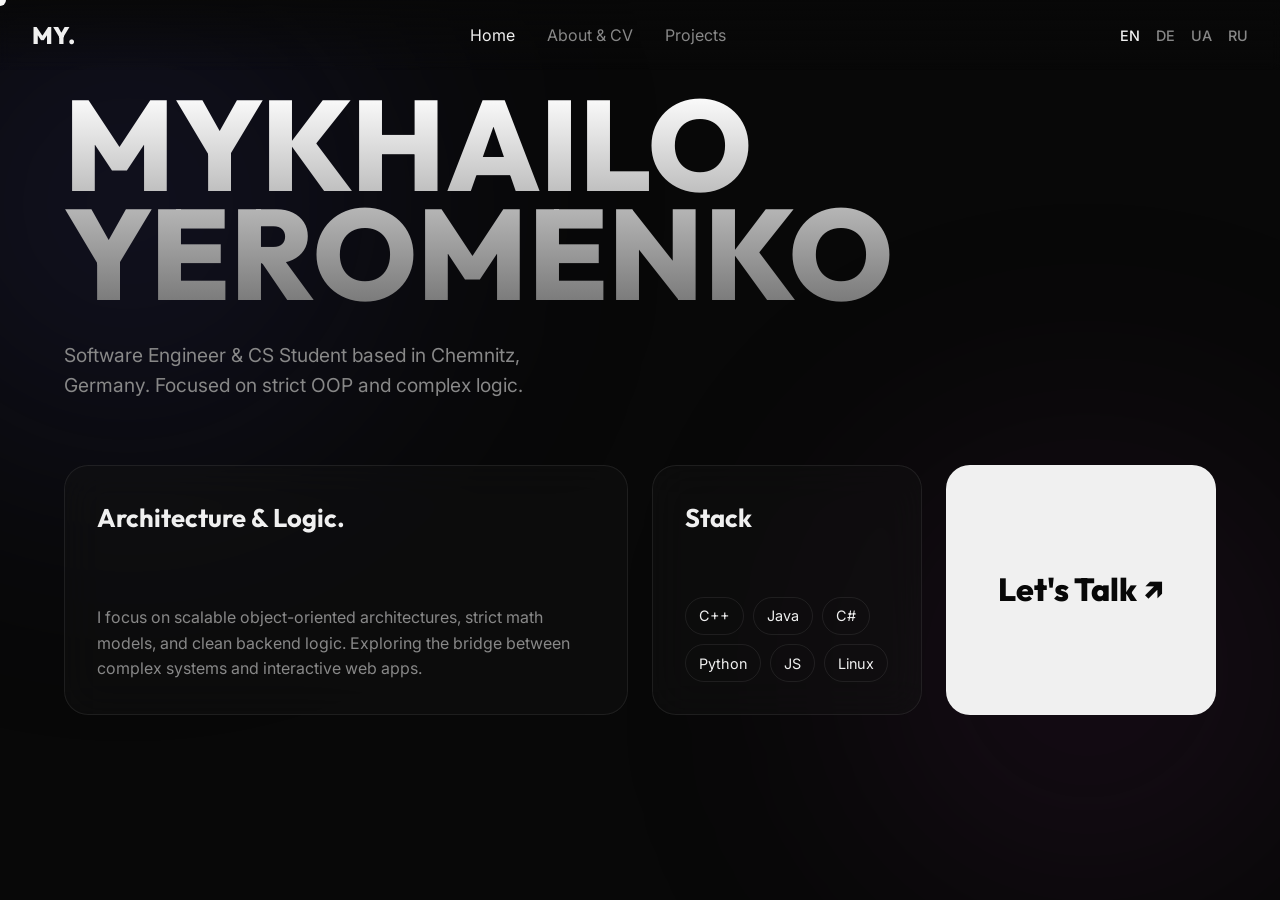
==== index.html @ 440ae3af "1" ====
<!DOCTYPE html>
<html lang="en">
<head>
    <meta charset="UTF-8">
    <meta name="viewport" content="width=device-width, initial-scale=1.0">
    <title>Portfolio</title>
    <link href="https://fonts.googleapis.com/css2?family=Outfit:wght@300;500;800&family=Inter:wght@400;500&family=JetBrains+Mono&display=swap" rel="stylesheet">
    <link rel="stylesheet" href="style.css">
    <link rel="icon" href="favicon-round.png" type="image/x-icon">
</head>
<body>
    <div class="cursor"></div>
    <div class="ambient-glow glow-1"></div>
    <div class="ambient-glow glow-2"></div>

    <!-- Шапка и Навигация -->
    <header class="top-nav">
        <div class="logo">MY.</div>
        <div class="burger-menu" id="burger-menu" role="button" aria-label="Open navigation menu" tabindex="0">
            <span></span><span></span><span></span>
        </div>
        <nav class="main-nav" id="main-nav">
            <button class="nav-btn active hover-target" data-target="page-home">Home</button>
            <button class="nav-btn hover-target" data-target="page-about">About & CV</button>
            <button class="nav-btn hover-target" data-target="page-projects">Projects</button>
        </nav>
        <div class="lang-switch">
            <a href="index.html" class="active hover-target">EN</a>
            <a href="index_de.html" class="hover-target">DE</a>
            <a href="index_ua.html" class="hover-target">UA</a>
            <a href="index_ru.html" class="hover-target">RU</a>
        </div>
    </header>

    <main class="container">
        
        <!-- ================= СТРАНИЦА: ГЛАВНАЯ (Bento Grid) ================= -->
        <section id="page-home" class="page-section active">
            <div class="hero">
                <h1 class="huge-text">MYKHAILO<br>YEROMENKO</h1>
                <div class="hero-bottom">
                    <p>Software Engineer & CS Student based in Chemnitz, Germany. Focused on strict OOP and complex logic.</p>
                </div>
            </div>

            <div class="bento-grid">
                <!-- Кратко о себе -->
                <div class="bento-card span-2 reveal">
                    <h3>Architecture & Logic.</h3>
                    <p>I focus on scalable object-oriented architectures, strict math models, and clean backend logic. Exploring the bridge between complex systems and interactive web apps.</p>
                </div>
                <!-- Стек -->
                <div class="bento-card reveal tech-card">
                    <h3>Stack</h3>
                    <div class="tags">
                        <span>C++</span><span>Java</span><span>C#</span><span>Python</span><span>JS</span><span>Linux</span>
                    </div>
                </div>
                <div class="bento-card reveal contact-card">
                    <a target="_blank" href="https://t.me/Petryshka229" class="hover-target">Let's Talk ↗</a>
                </div>
            </div>
        </section>


        <!-- ================= СТРАНИЦА: ОБО МНЕ & CV ================= -->
        <section id="page-about" class="page-section">
            <div class="about-grid">
                <!-- Мотивационное письмо -->
                <article class="motivation-section reveal">
                    <h2>About Me</h2>
                    <p>I approach software development as a structural discipline. My primary focus lies in creating scalable object-oriented architectures and complex backend logic.</p>
                    <p>Beyond academic requirements, I actively develop interactive applications and simulations. Whether it's architecting a mathematical core or designing web-based tools for tabletop games like Dungeons & Dragons, I prioritize code maintainability and strict logic patterns.</p>
                    <p>Currently seeking opportunities to apply my knowledge in a professional R&D or backend development environment.</p>
                </article>

                <!-- Резюме (CV) -->
                <article class="cv-section reveal">
                    <h2>Curriculum Vitae</h2>
                    <div class="cv-item">
                        <span class="cv-date">Oct 2026 — Present</span>
                        <h3>Technische Universität Chemnitz</h3>
                        <p>B.Sc. Informatik (Winter Semester 2026/2027)</p>
                    </div>
                    <div class="cv-item">
                        <span class="cv-date">2022 — 2024</span>
                        <h3>V. N. Karazin Kharkiv National University</h3>
                        <p>Computer Science (4 semesters completed)</p>
                    </div>
                    <div class="cv-item">
                        <span class="cv-date">Languages</span>
                        <p>Ukrainian (Native), Russian (Native), German (B2), English.</p>
                    </div>
                </article>
            </div>
        </section>


        <!-- ================= СТРАНИЦА: ПРОЕКТЫ ================= -->
        <section id="page-projects" class="page-section">
            <div class="projects-header reveal">
                <h2>Selected Works</h2>
                <div class="project-filters">
                    <button class="filter-btn active hover-target" data-filter="all">All</button>
                    <button class="filter-btn hover-target" data-filter="university">University</button>
                    <button class="filter-btn hover-target" data-filter="courses">Courses</button>
                    <button class="filter-btn hover-target" data-filter="hobby">Hobby</button>
                    <button class="filter-btn hover-target" data-filter="work">Work</button>
                    <button class="filter-btn hover-target" data-filter="games">Games</button>
                </div>
            </div>

            <div class="projects-gallery">
                <article class="advanced-project-card reveal" data-category="university">
                <div class="project-preview">
                    <img src="lab001.jpg" alt="Lab 001 Preview" class="preview-img">
                    <div class="project-links">
                    <a href="https://misha1290.github.io/lab001/" class="btn-primary hover-target" target="_blank" rel="noopener noreferrer">Live Demo</a>
                    <a href="https://github.com/misha1290/lab001" class="btn-secondary hover-target" target="_blank" rel="noopener noreferrer">GitHub</a>
                    </div>
                </div>
                <div class="project-details">
                    <span class="category">University Project</span>
                    <h3>HTML5 Web Architecture</h3>
                    <p class="tech-stack">HTML5 • Semantic Markup</p>
                    <p class="description">
                    An academic project focused on the foundational principles of building web pages using modern HTML5 standards and client-server architecture concepts.
                    </p>

                    <div class="features-block">
                    <h4>Key Features & Highlights:</h4>
                    <ul>
                        <li><strong>Semantic Outlining:</strong> Employs standard structural tags like <code>&lt;header&gt;</code>, <code>&lt;section&gt;</code>, <code>&lt;article&gt;</code>, and <code>&lt;footer&gt;</code> for accessible document flow.</li>
                        <li><strong>Native Multimedia Integration:</strong> Embeds local video and audio files directly using HTML5 <code>&lt;video&gt;</code> and <code>&lt;audio&gt;</code> tags with built-in playback controls.</li>
                        <li><strong>Code Documentation:</strong> Uses <code>&lt;pre&gt;</code> and <code>&lt;code&gt;</code> blocks to display raw HTML examples within the page itself.</li>
                    </ul>
                    </div>

                    <div class="code-viewer">
                    <div class="code-header">
                        <div class="mac-btns">
                        <span class="dot red"></span>
                        <span class="dot yellow"></span>
                        <span class="dot green"></span>
                        </div>
                        <span class="filename">index.html</span>
                    </div>
                    <pre><code>&lt;!-- Native video embedding with fallback --&gt;
    &lt;section&gt;
        &lt;p&gt;Вивід відео за допомогою тегу &amp;lt;video&amp;gt;&lt;/p&gt;
        &lt;video width="600" height="400" controls&gt;
            &lt;source src="videolabs.mp4" type="video/mp4"&gt;
            Ваш браузер не підтримує відтворення відео.
        &lt;/video&gt;
    &lt;/section&gt;</code></pre>
                    </div>
                </div>
                </article>
        <!-- BEAUTY-LAB -->
                <article class="advanced-project-card reveal" data-category="work">
                    <div class="project-preview">
                        <img src="BeautyLab.jpg" alt="Beauty Lab Chemnitz" class="preview-img">
                        <div class="project-links">
                        <a href="https://misha1290.github.io/-BEAUTY-LAB/" class="btn-primary hover-target" target="_blank" rel="noopener noreferrer">Live Demo</a>
                        <a href="https://github.com/misha1290/-BEAUTY-LAB" class="btn-secondary hover-target" target="_blank" rel="noopener noreferrer">GitHub</a>
                        </div>
                    </div>

                    <div class="project-details">
                        <span class="category">Commercial / Landing Page</span>
                        <h3>Beauty Lab</h3>
                        <p class="tech-stack">Vanilla JS • Tailwind CSS • Fetch API</p>
                        <p class="description">
                        A premium, bilingual (RU/DE) landing page developed for an esthetic center in Germany. The project features dynamic DOM rendering, scroll-triggered animations, and a serverless lead-capture system integrated with Telegram.
                        </p>

                        <div class="features-block">
                        <h4>Key Features & Highlights:</h4>
                        <ul>
                            <li><strong>Serverless Form Submission:</strong> Routing booking requests to a Telegram bot via Google Apps Script, explicitly bypassing CORS preflight restrictions.</li>
                            <li><strong>State Persistence (UX):</strong> Utilizing <code>localStorage</code> to temporarily save user inputs across sessions, preventing data loss on accidental page reloads.</li>
                            <li><strong>Bilingual Architecture:</strong> Dynamic language switching (Russian/German) implemented via a custom JS dictionary and DOM traversing, without page reloads.</li>
                            <li><strong>Performance:</strong> Styled strictly with Tailwind CSS and animated using the native <code>IntersectionObserver</code> API for optimal rendering speed.</li>
                        </ul>
                        </div>

                        <div class="code-viewer">
                        <div class="code-header">
                            <div class="mac-btns">
                            <span class="dot red"></span>
                            <span class="dot yellow"></span>
                            <span class="dot green"></span>
                            </div>
                            <span class="filename">telegram-api.js</span>
                        </div>
                        <pre><code>// Asynchronous lead capture & CORS handling
        const GOOGLE_APP_URL = 'https://script.google.com/macros/s/.../exec'; 

        async function sendToTelegram(message, inputIdsToClear) {
            try {
                const response = await fetch(GOOGLE_APP_URL, {
                    method: 'POST',
                    // Using text/plain to avoid CORS preflight issues in Google Script
                    headers: { 'Content-Type': 'text/plain;charset=utf-8' },
                    body: JSON.stringify({ message: message })
                });
                
                const result = await response.json();
                
                if (result.status === 'success') {
                    showSuccessModal();
                    clearFormStorage(inputIdsToClear); // Clears localStorage upon success
                } else {
                    console.error('Server Error:', result.message);
                }
            } catch (error) {
                console.error('Network Error:', error);
            }
        }</code></pre>
                        </div>
                    </div>
                </article>
                <!-- Time Sync Manager -->
                <article class="advanced-project-card reveal" data-category="hobby">
                    <div class="project-preview">
                        <img src="Cat.jpg" alt="Time Sync Manager Preview" class="preview-img">
                        <div class="project-links">
                        <a href="https://misha1290.github.io/cat/" class="btn-primary hover-target" target="_blank" rel="noopener noreferrer">Live Demo</a>
                        <a href="https://github.com/misha1290/cat" class="btn-secondary hover-target" target="_blank" rel="noopener noreferrer">GitHub</a>
                        </div>
                    </div>

                    <div class="project-details">
                        <span class="category">Hobby / Utility App</span>
                        <h3>Time Sync Manager & Shop</h3>
                        <p class="tech-stack">JavaScript (ES6+) • Fetch API • LocalStorage</p>
                        <p class="description">
                        A web application featuring a countdown timer synchronized with a global time API. It includes a virtual storefront where users can purchase or use time-altering power-ups.
                        </p>

                        <div class="features-block">
                        <h4>Key Features & Highlights:</h4>
                        <ul>
                            <li><strong>Server Time Synchronization:</strong> Fetches real-time UTC data from <code>worldtimeapi.org</code> to adjust for client-side clock drift and prevent manipulation.</li>
                            <li><strong>Persistent State Management:</strong> Utilizes <code>localStorage</code> to save the timer's end time, pause moments, and shop inventory (items like time freezes) across browser reloads.</li>
                            <li><strong>Dynamic UI Updates:</strong> Calculates hours, minutes, and seconds dynamically and handles interval clearing when the timer reaches zero.</li>
                        </ul>
                        </div>

                        <div class="code-viewer">
                        <div class="code-header">
                            <div class="mac-btns">
                            <span class="dot red"></span>
                            <span class="dot yellow"></span>
                            <span class="dot green"></span>
                            </div>
                            <span class="filename">timer-sync.js</span>
                        </div>
                        <pre><code>// Fetching real UTC time to prevent client-side cheating
        async function getServerTime() {
        try {
            const response = await fetch("https://worldtimeapi.org/api/ip");
            const data = await response.json();
            return new Date(data.utc_datetime);
        } catch (error) {
            console.error("API Error:", error);
            return new Date(); // fallback: local time
        }
        }</code></pre>
                        </div>
                    </div>
                </article>
        <!-- 1. SeptaBank -->
                <article class="advanced-project-card reveal" data-category="courses">
                    <div class="project-preview">
                        <img src="Bank.jpg" alt="SeptaBank UI Preview" class="preview-img">
                        <div class="project-links">
                        <a href="https://misha1290.github.io/SeptaBank/" class="btn-primary hover-target" target="_blank" rel="noopener noreferrer">Live Demo</a>
                        <a href="https://github.com/misha1290/SeptaBank" class="btn-secondary hover-target" target="_blank" rel="noopener noreferrer">GitHub</a>
                        </div>
                    </div>

                    <div class="project-details">
                        <span class="category">Course Project / Frontend UI</span>
                        <h3>SeptaBank Landing</h3>
                        <p class="tech-stack">Vanilla JS • CSS 3D Transforms • AOS</p>
                        <p class="description">
                        A visually rich landing page designed for a mock financial institution. The core focus is on smooth user experience, featuring controlled preloader sequencing, scroll-driven reveals, and complex CSS architectures for 3D elements.
                        </p>

                        <div class="features-block">
                        <h4>Key Technical Highlights:</h4>
                        <ul>
                            <li><strong>Timeout Preloader:</strong> A custom JS-driven loading screen that blocks the overflow until the DOM is fully ready, fading out smoothly via CSS classes.</li>
                            <li><strong>3D Card Interactions:</strong> Implementation of realistic credit card components using advanced CSS properties like <code>transform-style: preserve-3d</code> and <code>rotateY</code>.</li>
                            <li><strong>Scroll Animations:</strong> Integration of the AOS library for performant, intersection-based fade and zoom effects on content blocks.</li>
                        </ul>
                        </div>

                        <div class="code-viewer">
                        <div class="code-header">
                            <div class="mac-btns">
                            <span class="dot red"></span>
                            <span class="dot yellow"></span>
                            <span class="dot green"></span>
                            </div>
                            <span class="filename">loader.js</span>
                        </div>
                        <pre><code>// Preloader & overflow control sequence
        let loader = document.querySelector('.loading');
        let body = document.querySelector('body');

        window.addEventListener('load', function() {
            loader.classList.add('tuck');
            body.classList.add('tuck'); // Enables scrolling
            
            setTimeout(function() {
                loader.classList.remove('tuck');
                body.classList.remove('tuck');
            }, 1000);
        });</code></pre>
                        </div>
                    </div>
                </article>
                <!-- 2. Gildia -->
                <article class="advanced-project-card reveal" data-category="hobby">
                    <div class="project-preview">
                        <img src="Gildia.jpg" alt="Adventurers Guild Preview" class="preview-img">
                        <div class="project-links">
                        <a href="https://misha1290.github.io/Gildia/" class="btn-primary hover-target" target="_blank" rel="noopener noreferrer">Live Demo</a>
                        <a href="https://github.com/misha1290/Gildia" class="btn-secondary hover-target" target="_blank" rel="noopener noreferrer">GitHub</a>
                        </div>
                    </div>

                    <div class="project-details">
                        <span class="category">Hobby / Tabletop Tool</span>
                        <h3>Adventurers Guild Board</h3>
                        <p class="tech-stack">JavaScript (ES6) • DOM Manipulation • CSS</p>
                        <p class="description">
                        An immersive, interactive quest board built to track homebrew D&D campaigns. It parses arrays of quest and character data to dynamically generate a randomized, organic-looking notice board and rank roster.
                        </p>

                        <div class="features-block">
                        <h4>Key Technical Highlights:</h4>
                        <ul>
                            <li><strong>Dynamic HTML Injection:</strong> Iterating through data arrays to construct and append complex DOM elements on the fly using template literals.</li>
                            <li><strong>Organic Algorithmic UI:</strong> Simulating a physical notice board by applying a random CSS rotation (between -4 and 4 degrees) to each rendered quest card.</li>
                            <li><strong>Complex Styling:</strong> Crafting a fantasy aesthetic using stacked linear and radial gradients, custom web fonts, and multi-layered box shadows.</li>
                        </ul>
                        </div>

                        <div class="code-viewer">
                        <div class="code-header">
                            <div class="mac-btns">
                            <span class="dot red"></span>
                            <span class="dot yellow"></span>
                            <span class="dot green"></span>
                            </div>
                            <span class="filename">render-quests.js</span>
                        </div>
                        <pre><code>// Dynamic rendering with randomized rotation
        quests.forEach(quest =&gt; {
            const notice = document.createElement('div');
            notice.classList.add('notice');
            
            // Applying random tilt (-4 to 4 degrees)
            const rotation = (Math.random() * 8) - 4;
            notice.style.transform = `rotate(${rotation}deg)`;

            let marksHtml = quest.marks &gt; 0 
                ? `&lt;div class="marks"&gt;${'🔴'.repeat(quest.marks)}&lt;/div&gt;` 
                : '';

            notice.innerHTML = `
                &lt;h2&gt;${quest.title}&lt;/h2&gt;
                &lt;span class="highlight"&gt;XP: ${quest.xp}&lt;/span&gt;
                &lt;p&gt;${quest.desc}&lt;/p&gt;
                &lt;span class="highlight"&gt;Reward: ${quest.reward}&lt;/span&gt;
                ${marksHtml}
            `;
            
            board.appendChild(notice);
        });</code></pre>
                        </div>
                    </div>
                </article>
                <!-- Kingdom Game -->
                <article class="advanced-project-card reveal" data-category="hobby games">
                    <div class="project-preview">
                        <img src="kingdom.png" alt="Kingdom Game Preview" class="preview-img">
                        <div class="project-links">
                        <a href="https://misha1290.github.io/kingdom/" class="btn-primary hover-target" target="_blank" rel="noopener noreferrer">Live Demo</a>
                        <a href="https://github.com/misha1290/kingdom" class="btn-secondary hover-target" target="_blank" rel="noopener noreferrer">GitHub</a>
                        </div>
                    </div>

                    <div class="project-details">
                        <span class="category">Hobby / Web Game</span>
                        <h3>Kingdom: Royal Defense</h3>
                        <p class="tech-stack">Vanilla JS • HTML5 Audio • DOM</p>
                        <p class="description">
                        A browser-based interactive story and strategy game. Players manage troop numbers and tactics to quell an uprising, featuring branching outcomes, hidden lore modals, and a custom draggable radio interface for background music.
                        </p>

                        <div class="features-block">
                        <h4>Key Technical Highlights:</h4>
                        <ul>
                            <li><strong>Custom Media Player:</strong> Implemented a draggable radio UI where the position of the slider dynamically calculates and changes the currently playing audio track.</li>
                            <li><strong>Game Logic & Outcomes:</strong> Developed a combat calculation system comparing user choices and randomized enemy strength to determine victory or defeat.</li>
                            <li><strong>CSS State Management:</strong> Utilized the native checkbox hack (pseudoclasses) to toggle complex hidden UI elements and lore modals without relying entirely on JavaScript.</li>
                        </ul>
                        </div>

                        <div class="code-viewer">
                        <div class="code-header">
                            <div class="mac-btns">
                            <span class="dot red"></span>
                            <span class="dot yellow"></span>
                            <span class="dot green"></span>
                            </div>
                            <span class="filename">radio-drag.js</span>
                        </div>
                        <pre><code>// Handling draggable radio slider and track switching
        draggable.onmousedown = function(event) {
            isDragging = true;
            document.onmousemove = function(event) {
                if (isDragging) {
                    const containerRect = container.getBoundingClientRect();
                    let newLeft = event.clientX - containerRect.left - draggable.offsetWidth / 2;

                    let closestPosition = positions[0];
                    let closestDistance = Math.abs(newLeft - positions[0]);
                    for (let pos of positions) {
                        let distance = Math.abs(newLeft - pos);
                        if (distance &lt; closestDistance) {
                            closestPosition = pos;
                            closestDistance = distance;
                        }
                    }
                    draggable.style.left = closestPosition + 'px';
                }
            };
        };</code></pre>
                        </div>
                    </div>
                </article>

                <!-- Chess Players -->
                <article class="advanced-project-card reveal" data-category="courses">
                    <div class="project-preview">
                        <img src="Chess.jpeg" alt="Chess Players Preview" class="preview-img">
                        <div class="project-links">
                        <a href="https://misha1290.github.io/Practical_robot_No.7/" class="btn-primary hover-target" target="_blank" rel="noopener noreferrer">Live Demo</a>
                        <a href="https://github.com/misha1290/Practical_robot_No.7" class="btn-secondary hover-target" target="_blank" rel="noopener noreferrer">GitHub</a>
                        </div>
                    </div>

                    <div class="project-details">
                        <span class="category">Course Project / Informational</span>
                        <h3>Greatest Chess Players</h3>
                        <p class="tech-stack">HTML5 • CSS Layouts • Anchor Navigation</p>
                        <p class="description">
                        A structured informational webpage detailing the biographies of the greatest chess players in history. The project emphasizes clean typography, semantic structuring, and effective in-page navigation using anchored links.
                        </p>

                        <div class="features-block">
                        <h4>Key Technical Highlights:</h4>
                        <ul>
                            <li><strong>Fixed Sidebar Navigation:</strong> Implemented a persistent side menu using CSS fixed positioning that allows users to quickly jump between different player biographies.</li>
                            <li><strong>Semantic HTML Flow:</strong> Utilized structural tags to logically organize content for better accessibility and SEO indexing.</li>
                            <li><strong>Responsive Layout Adjustments:</strong> Configured media queries to hide the sidebar on smaller screens, ensuring the main content remains readable on mobile devices.</li>
                        </ul>
                        </div>

                        <div class="code-viewer">
                        <div class="code-header">
                            <div class="mac-btns">
                            <span class="dot red"></span>
                            <span class="dot yellow"></span>
                            <span class="dot green"></span>
                            </div>
                            <span class="filename">style.css</span>
                        </div>
                        <pre><code>/* Responsive Sidebar Navigation */
        .minu{
        position: fixed;
        text-align: center;
        border: thick solid black;
        width: 190px;
        height: 520px;
        left: 30px;
        }

        @media screen and (max-width: 906px) {
        .minu{
            display: none;
        }
        .section{
            padding-left: 0px;
        }
        }</code></pre>
                        </div>
                    </div>
                </article>

                <!-- DECBASE -->
                <article class="advanced-project-card reveal" data-category="courses work">
                    <div class="project-preview">
                        <img src="DECBASE.jpeg" alt="DECBASE Preview" class="preview-img">
                        <div class="project-links">
                        <a href="https://misha1290.github.io/DECBASE/" class="btn-primary hover-target" target="_blank" rel="noopener noreferrer">Live Demo</a>
                        <a href="https://github.com/misha1290/DECBASE" class="btn-secondary hover-target" target="_blank" rel="noopener noreferrer">GitHub</a>
                        </div>
                    </div>

                    <div class="project-details">
                        <span class="category">Courses / Architectural Landing</span>
                        <h3>DECBASE Interior Design</h3>
                        <p class="tech-stack">SCSS • Bootstrap 5 • HTML Dialog</p>
                        <p class="description">
                        A comprehensive, highly stylized landing page for an interior design firm. This project demonstrates the ability to integrate external frameworks while maintaining a strong, custom styling architecture.
                        </p>

                        <div class="features-block">
                        <h4>Key Technical Highlights:</h4>
                        <ul>
                            <li><strong>Native Dialog Modals:</strong> Leveraged the native HTML dialog element combined with inline JavaScript to handle complex overlay screens without heavy external scripts.</li>
                            <li><strong>Framework Integration:</strong> Utilized a popular CSS library for rapid implementation of robust components, specifically responsive carousels for client testimonials.</li>
                            <li><strong>Advanced CSS Architecture:</strong> Organized styles using advanced nesting and pseudo-elements to create complex UI patterns like animated mobile burger menus.</li>
                        </ul>
                        </div>

                        <div class="code-viewer">
                        <div class="code-header">
                            <div class="mac-btns">
                            <span class="dot red"></span>
                            <span class="dot yellow"></span>
                            <span class="dot green"></span>
                            </div>
                            <span class="filename">index.html</span>
                        </div>
                        <pre><code>&lt;!-- Native HTML5 Dialog Implementation --&gt;
        &lt;button class="best-button-open sub-button" onclick="document.querySelector('.best-modal').showModal()"&gt;CONTINUE READING&lt;/button&gt;

        &lt;dialog class="best-modal"&gt;
        &lt;h1 class="modal-title"&gt;More information&lt;/h1&gt;
        &lt;p class="modal-text"&gt;Detailed content goes here...&lt;/p&gt;
        &lt;img class="modal-img" src="./image/img1.jpg" alt="error"&gt;
        &lt;button class="best-button-close" onclick="document.querySelector('.best-modal').close()"&gt;Exit&lt;/button&gt;
        &lt;/dialog&gt;</code></pre>
                        </div>
                    </div>
                </article>

            </div>
        </section>
    </main>
    <script src="script.js"></script>
</body>
</html>
---- style.css ----
:root {
    --bg-color: #080808;
    --text-main: #f0f0f0;
    --text-muted: #888;
    --accent: #fff;
    --card-bg: rgba(20, 20, 20, 0.4);
    --card-border: rgba(255, 255, 255, 0.08);
    --code-bg: #0D0D0D;
}

* {
    margin: 0;
    padding: 0;
    box-sizing: border-box;
}
/* Скролл */
html {
    scrollbar-width: thin;
    scrollbar-color: rgba(255, 255, 255, 0.2) var(--bg-color);
}
::-webkit-scrollbar {
    width: 8px;
}
::-webkit-scrollbar-track {
    background: var(--bg-color);
}
::-webkit-scrollbar-thumb {
    background: rgba(255, 255, 255, 0.15);
    border-radius: 10px;
    border: 2px solid var(--bg-color);
}
::-webkit-scrollbar-thumb:hover {
    background: rgba(255, 255, 255, 0.35);
}


body {
    background-color: var(--bg-color);
    color: var(--text-main);
    font-family: 'Inter', sans-serif;
    overflow-x: hidden;
    line-height: 1.6;
}

/* --- Ambient Glow --- */
.ambient-glow {
    position: fixed;
    border-radius: 50%;
    filter: blur(120px);
    z-index: -1;
    opacity: 0.5;
    will-change: transform, opacity
}
.glow-1 {
    width: 60vw; height: 60vw;
    background: radial-gradient(circle, rgba(40,40,90,0.8) 0%, rgba(0,0,0,0) 70%);
    top: -20vh; left: -20vw;
}
.glow-2 {
    width: 50vw; height: 50vw;
    background: radial-gradient(circle, rgba(80,30,80,0.6) 0%, rgba(0,0,0,0) 70%);
    bottom: -10vh; right: -10vw;
}

.top-nav {
    display: flex;
    justify-content: space-between;
    align-items: center;
    padding: 1rem 2rem;
    position: fixed;
    width: 100%;
    z-index: 100;
    background: linear-gradient(to bottom, rgba(8,8,8,0.9), transparent);
    backdrop-filter: blur(5px);
}
.logo {
    font-family: 'Outfit', sans-serif;
    font-weight: 800;
    font-size: 1.5rem;
}
.main-nav {
    display: flex;
    gap: 2rem;
}
.nav-btn {
    background: none; border: none;
    color: var(--text-muted);
    font-size: 1rem; font-family: 'Inter', sans-serif;
    transition: color 0.3s;
}
.nav-btn.active, .nav-btn:hover { color: var(--text-main); }

.lang-switch { 
    display: flex; 
    gap: 1rem; 
    font-size: 0.9rem; 
    font-weight: 500; 
}

.lang-switch a { 
    color: var(--text-muted); 
    text-decoration: none;
    transition: color 0.3s ease; 
}

.lang-switch a.active, 
.lang-switch a:hover { 
    color: var(--text-main); 
}

.container { 
    padding: 90px 4rem 2rem; 
    max-width: 1400px; 
    margin: 0 auto; 
    min-height: 100vh; /* Гарантируем, что контейнер занимает весь экран */
}
.page-section { display: none; animation: fadeIn 0.6s ease forwards; }
.page-section.active { display: block; }
@keyframes fadeIn { from { opacity: 0; transform: translateY(10px); } to { opacity: 1; transform: translateY(0); } }

/* --- ГЛАВНАЯ: Typography & Bento --- */
.hero { margin-bottom: 4rem; }
.huge-text {
    font-family: 'Outfit', sans-serif;
    font-size: clamp(4rem, 10vw, 11rem);
    font-weight: 800; line-height: 0.85;
    background: linear-gradient(180deg, #fff 0%, #777 100%);
    -webkit-background-clip: text; -webkit-text-fill-color: transparent;
}
.hero-bottom { margin-top: 2rem; color: var(--text-muted); font-size: 1.2rem; max-width: 500px; }

.bento-grid {
    display: grid; grid-template-columns: repeat(4, 1fr);
    grid-auto-rows: 250px; gap: 1.5rem;
}
.bento-card {
    background: var(--card-bg); border: 1px solid var(--card-border);
    border-radius: 24px; padding: 2rem;
    display: flex; flex-direction: column; justify-content: space-between;
    backdrop-filter: blur(20px); transition: transform 0.4s;
}
.bento-card:hover { transform: translateY(-5px); }
.span-2 { grid-column: span 2; }
.bento-card h3 { font-family: 'Outfit', sans-serif; font-size: 1.6rem; margin-bottom: 1rem; }
.bento-card p { color: var(--text-muted); }

.tags { display: flex; flex-wrap: wrap; gap: 0.6rem; }
.tags span { padding: 0.4rem 0.8rem; border: 1px solid var(--card-border); border-radius: 50px; font-size: 0.9rem; }
.contact-card { background: var(--text-main); align-items: center; justify-content: center; position: relative; }
.contact-card a { color: var(--bg-color); text-decoration: none; font-size: 2rem; font-family: 'Outfit', sans-serif; font-weight: 800; }
.contact-card a::after {
    content: '';
    position: absolute;
    inset: 0;
}

/* --- ОБО МНЕ & CV --- */
.about-grid { display: grid; grid-template-columns: 1fr 1fr; gap: 4rem; padding-top: 2rem; }
h2 { font-family: 'Outfit', sans-serif; font-size: 2.5rem; margin-bottom: 2rem; border-bottom: 1px solid var(--card-border); padding-bottom: 1rem; }
.motivation-section p { color: var(--text-muted); font-size: 1.1rem; margin-bottom: 1.5rem; }
.cv-item { margin-bottom: 2rem; }
.cv-date { display: block; font-family: 'JetBrains Mono', monospace; font-size: 0.85rem; color: #aaa; margin-bottom: 0.3rem; }
.cv-item h3 { font-size: 1.2rem; margin-bottom: 0.3rem; }
.cv-item p { color: var(--text-muted); }

/* --- ПРОЕКТЫ & ФИЛЬТРЫ --- */
.projects-header { margin-bottom: 3rem; }
.project-filters { display: flex; gap: 1rem; flex-wrap: wrap; }
.filter-btn {
    background: none; border: 1px solid var(--card-border); color: var(--text-muted);
    padding: 0.5rem 1.2rem; border-radius: 20px; transition: all 0.3s;
}
.filter-btn.active, .filter-btn:hover { border-color: var(--text-main); color: var(--text-main); }

/* Advanced Cards */
.advanced-project-card {
    display: grid; grid-template-columns: 400px 1fr; gap: 3rem;
    margin-bottom: 4rem; padding-bottom: 4rem; border-bottom: 1px solid var(--card-border);
}
.project-preview { display: flex; flex-direction: column; gap: 1.5rem; }
.preview-img { width: 100%; border-radius: 12px; border: 1px solid var(--card-border); object-fit: cover; }
.project-links { display: flex; gap: 1rem; }
.btn-primary, .btn-secondary { padding: 0.8rem 1.5rem; border-radius: 6px; text-decoration: none; font-weight: 500; font-size: 0.9rem; text-align: center; flex: 1; }
.btn-primary { background: var(--text-main); color: var(--bg-color); }
.btn-secondary { background: transparent; border: 1px solid var(--card-border); color: var(--text-main); }

.project-details .category { font-family: 'JetBrains Mono', monospace; font-size: 0.8rem; color: #aaa; text-transform: uppercase; }
.project-details h3 { font-family: 'Outfit', sans-serif; font-size: 2rem; margin: 0.5rem 0; }
.tech-stack { color: #fff; font-size: 0.9rem; margin-bottom: 1rem; }
.description { color: var(--text-muted); margin-bottom: 1.5rem; }
.project-details {
    min-width: 0; 
}

.features-block { padding: 1.5rem; background: var(--card-bg); border-radius: 8px; border-left: 2px solid var(--text-main); margin-bottom: 1.5rem; }
.features-block h4 { margin-bottom: 0.8rem; font-weight: 500; }
.features-block ul { list-style-position: inside; color: var(--text-muted); }
.features-block strong { color: var(--text-main); font-weight: 500; }

.code-viewer { background: var(--code-bg); border: 1px solid var(--card-border); border-radius: 8px; overflow: hidden; }
.code-header { background: #1a1a1a; padding: 0.8rem 1rem; display: flex; align-items: center; border-bottom: 1px solid var(--card-border); }
.mac-btns { display: flex; gap: 6px; }
.dot { width: 10px; height: 10px; border-radius: 50%; }
.dot.red { background: #FF5F56; } .dot.yellow { background: #FFBD2E; } .dot.green { background: #27C93F; }
.filename { margin-left: 1rem; color: var(--text-muted); font-size: 0.85rem; font-family: 'JetBrains Mono', monospace; }
.code-viewer pre { padding: 1.5rem; overflow-x: auto; margin: 0; }
.code-viewer code { font-family: 'JetBrains Mono', monospace; font-size: 0.9rem; color: #A9B7C6; }

/* --- Анимации & Курсор --- */
.reveal { opacity: 0; transform: translateY(30px); transition: all 0.8s ease-out; }
.reveal.visible { opacity: 1; transform: translateY(0); }

.cursor {
    position: fixed; top: 0; left: 0; width: 12px; height: 12px;
    background-color: #fff; border-radius: 50%; pointer-events: none;
    z-index: 9999; mix-blend-mode: difference; transform: translate(-50%, -50%);
    transition: width 0.3s, height 0.3s;
}
.cursor.hovered { width: 50px; height: 50px; background-color: transparent; border: 1px solid #fff; }
/* Стили для кнопки бургера */
.burger-menu {
    display: none;
    flex-direction: column;
    gap: 5px;
    z-index: 101;
}
.burger-menu span {
    width: 25px;
    height: 2px;
    background-color: var(--text-main);
    transition: 0.3s;
}

/* Адаптивность */
@media (max-width: 1024px) {
    .bento-grid { grid-template-columns: 1fr 1fr; }
    .advanced-project-card { grid-template-columns: 1fr; }
    .about-grid { grid-template-columns: 1fr; gap: 2rem; }
}
@media (max-width: 768px) {
    .top-nav { padding: 1.5rem 2rem; }
    .container { padding: 100px 2rem 2rem; }
    .huge-text { font-size: 3rem; }
    .cursor {
        display: none !important;
    }
    * {
        cursor: auto !important;
    }
        .burger-menu {
        display: flex; /* Показываем бургер на мобильных */
    }
    
    .lang-switch {
        display: none; /* Можно скрыть или перенести внутрь меню */
    }

    /* Выезжающее меню */
    .main-nav {
        position: fixed;
        top: 0;
        right: -100%; /* Спрятано за экраном */
        width: 250px;
        height: 100vh;
        background: rgba(8, 8, 8, 0.95);
        backdrop-filter: blur(10px);
        border-left: 1px solid var(--card-border);
        flex-direction: column;
        justify-content: center;
        align-items: center;
        transition: right 0.4s ease;
    }

    .main-nav.open {
        right: 0; /* Меню выехало */
    }

    .nav-btn {
        font-size: 1.5rem;
        margin: 1rem 0;
    }
}
body.custom-cursor-active * {
    cursor: none !important;
}
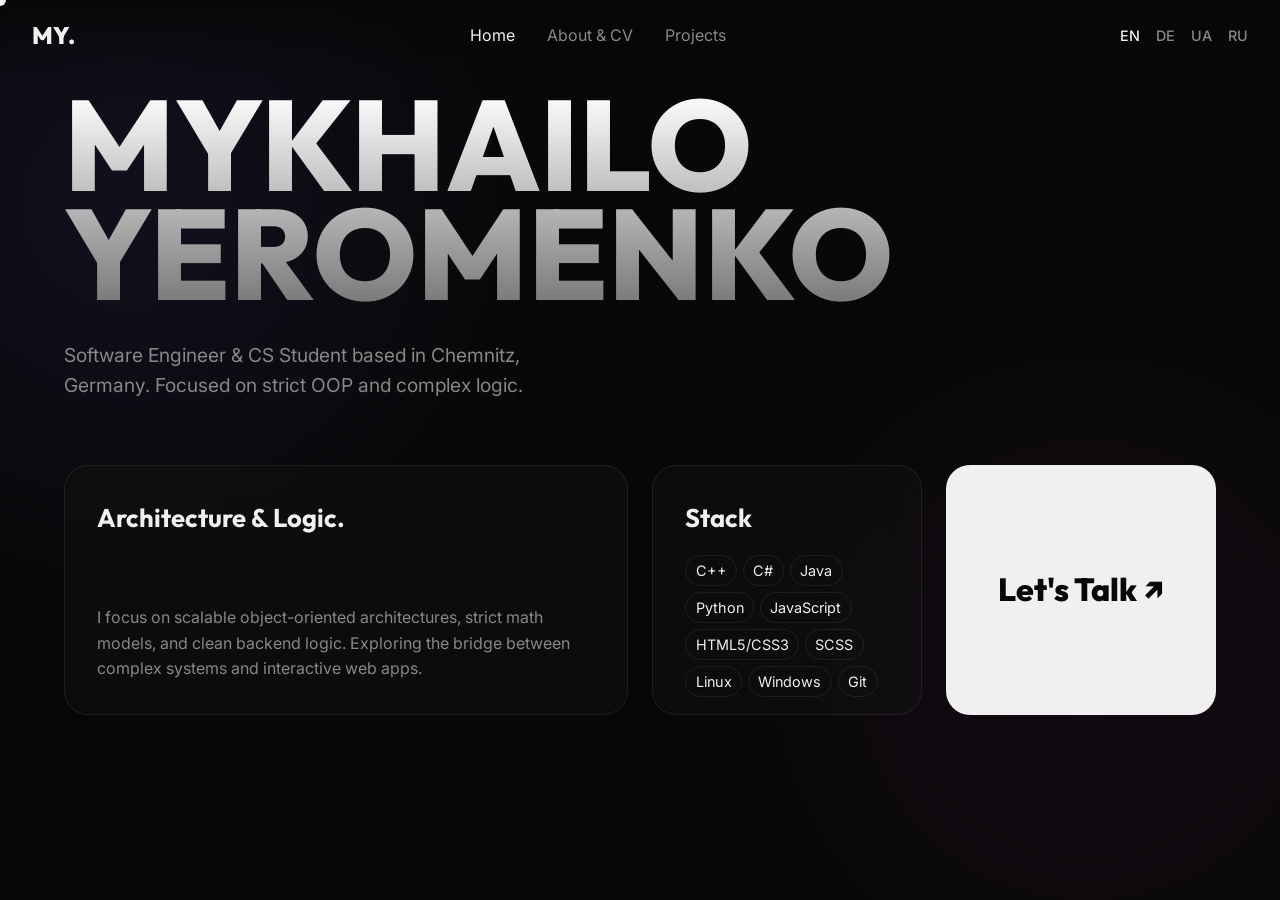
==== commit ff13b88d: "rebag1" ====
--- a/index.html
+++ b/index.html
@@ -19,11 +19,22 @@
         <div class="burger-menu" id="burger-menu" role="button" aria-label="Open navigation menu" tabindex="0">
             <span></span><span></span><span></span>
         </div>
+        
         <nav class="main-nav" id="main-nav">
             <button class="nav-btn active hover-target" data-target="page-home">Home</button>
             <button class="nav-btn hover-target" data-target="page-about">About & CV</button>
             <button class="nav-btn hover-target" data-target="page-projects">Projects</button>
+            
+            <!-- МОБИЛЬНЫЙ ПЕРЕКЛЮЧАТЕЛЬ (Будет виден только в меню на телефоне) -->
+            <div class="mobile-lang-switch">
+                <a href="index.html" class="active hover-target">EN</a>
+                <a href="index_de.html" class="hover-target">DE</a>
+                <a href="index_ua.html" class="hover-target">UA</a>
+                <a href="index_ru.html" class="hover-target">RU</a>
+            </div>
         </nav>
+
+        <!-- ДЕСКТОПНЫЙ ПЕРЕКЛЮЧАТЕЛЬ (Будет виден только на ПК) -->
         <div class="lang-switch">
             <a href="index.html" class="active hover-target">EN</a>
             <a href="index_de.html" class="hover-target">DE</a>
@@ -53,7 +64,12 @@
                 <div class="bento-card reveal tech-card">
                     <h3>Stack</h3>
                     <div class="tags">
-                        <span>C++</span><span>Java</span><span>C#</span><span>Python</span><span>JS</span><span>Linux</span>
+                        <!-- Языки -->
+                        <span>C++</span><span>C#</span><span>Java</span><span>Python</span><span>JavaScript</span>
+                        <!-- Веб -->
+                        <span>HTML5/CSS3</span><span>SCSS</span>
+                        <!-- Окружение и инструменты -->
+                        <span>Linux</span><span>Windows</span><span>Git</span>
                     </div>
                 </div>
                 <div class="bento-card reveal contact-card">
--- a/style.css
+++ b/style.css
@@ -144,8 +144,17 @@
 .bento-card h3 { font-family: 'Outfit', sans-serif; font-size: 1.6rem; margin-bottom: 1rem; }
 .bento-card p { color: var(--text-muted); }
 
-.tags { display: flex; flex-wrap: wrap; gap: 0.6rem; }
-.tags span { padding: 0.4rem 0.8rem; border: 1px solid var(--card-border); border-radius: 50px; font-size: 0.9rem; }
+.tags { 
+    display: flex; 
+    flex-wrap: wrap; 
+    gap: 0.35rem;
+}
+.tags span { 
+    padding: 0.2rem 0.6rem;
+    border: 1px solid var(--card-border); 
+    border-radius: 50px; 
+    font-size: 0.9rem;
+}
 .contact-card { background: var(--text-main); align-items: center; justify-content: center; position: relative; }
 .contact-card a { color: var(--bg-color); text-decoration: none; font-size: 2rem; font-family: 'Outfit', sans-serif; font-weight: 800; }
 .contact-card a::after {
@@ -230,23 +239,25 @@
     background-color: var(--text-main);
     transition: 0.3s;
 }
-
+.mobile-lang-switch {
+    display: none;
+}
 /* Адаптивность */
 @media (max-width: 1024px) {
-    .bento-grid { grid-template-columns: 1fr 1fr; }
+    .bento-grid { grid-template-columns: 1fr 1fr; grid-auto-rows: minmax(200px, auto);}
     .advanced-project-card { grid-template-columns: 1fr; }
     .about-grid { grid-template-columns: 1fr; gap: 2rem; }
+    .cursor {
+        display: none !important;
+    }
+    * {
+        cursor: auto !important;
+    }
 }
 @media (max-width: 768px) {
     .top-nav { padding: 1.5rem 2rem; }
     .container { padding: 100px 2rem 2rem; }
     .huge-text { font-size: 3rem; }
-    .cursor {
-        display: none !important;
-    }
-    * {
-        cursor: auto !important;
-    }
         .burger-menu {
         display: flex; /* Показываем бургер на мобильных */
     }
@@ -279,7 +290,34 @@
         font-size: 1.5rem;
         margin: 1rem 0;
     }
-}
+.lang-switch {
+        display: none; 
+    }
+
+    /* Показываем мобильный переключатель внутри бургер-меню */
+    .mobile-lang-switch {
+        display: flex;
+        gap: 1.5rem;
+        margin-top: 2rem;
+        border-top: 1px solid var(--card-border);
+        padding-top: 1.5rem;
+        width: 80%;
+        justify-content: center;
+    }
+
+    .mobile-lang-switch a {
+        color: var(--text-muted);
+        text-decoration: none;
+        font-size: 1.2rem;
+        transition: color 0.3s ease;
+    }
+
+    .mobile-lang-switch a.active, 
+    .mobile-lang-switch a:hover {
+        color: var(--text-main);
+    }
+}
+
 body.custom-cursor-active * {
     cursor: none !important;
 }
